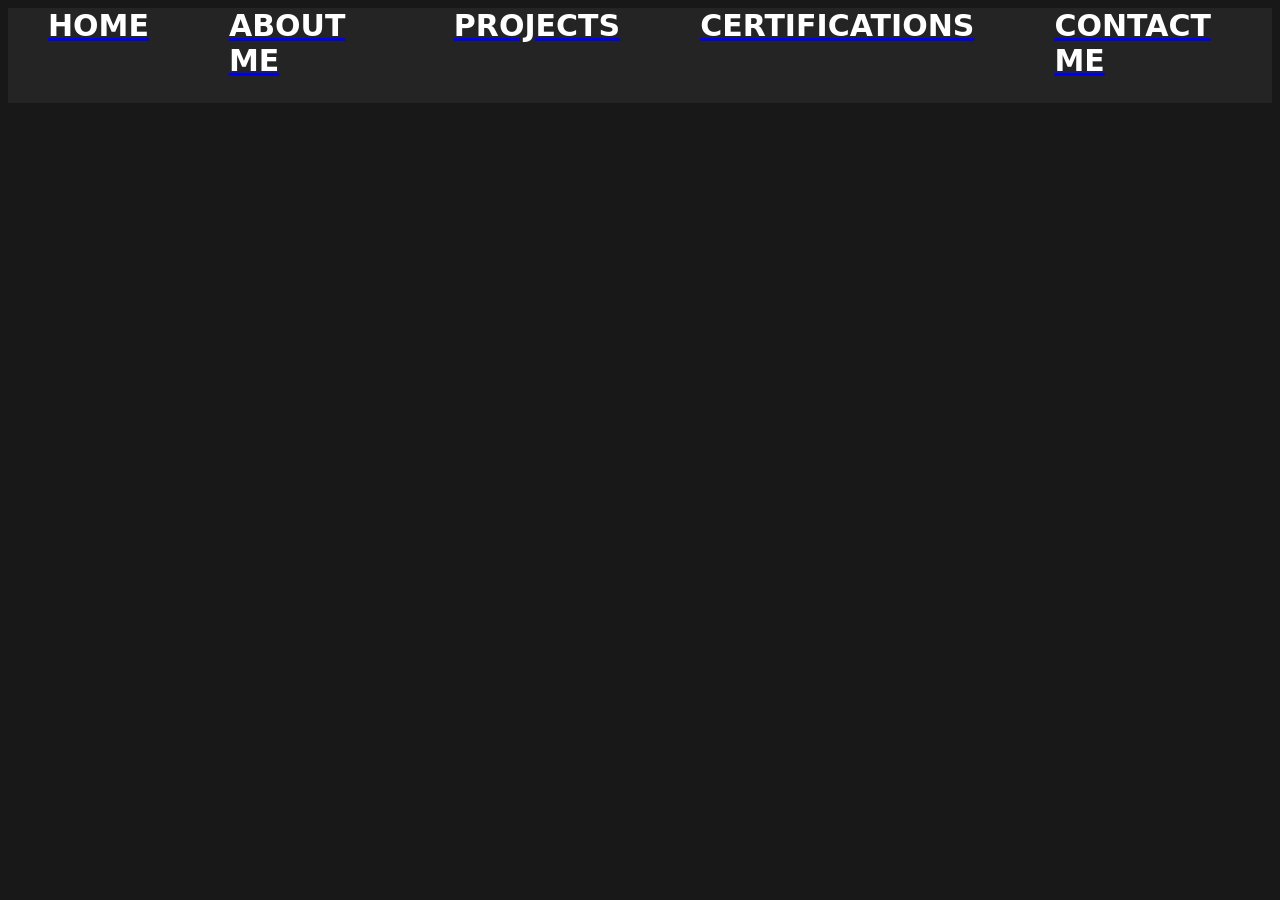
==== about-me.html @ e59e63ab "Add files via upload" ====
<!DOCTYPE html>
<html>
  <head>
    <title>
      Jonathan-Hegarty.com
    </title>


    <Link rel = "stylesheet" href = "Styles/container.css">

  </head>
  <body style="background-color:rgb(24, 24, 24);">
    <div class="container">
      <div><a href = "home.html"><span class="header-link">HOME</span></div>
      <div><a href = "about-me.html"><span class="header-link">ABOUT ME</span></a> </div>
      <div><a href = "projects.html"><span class="header-link">PROJECTS</span></a></div>
      <div><a href = "certifications.html"><span class="header-link">CERTIFICATIONS</span></a></div>
      <div><a href = "contact-me.html"><span class="header-link">CONTACT ME</span></a></div>
    </div>

    
  </body>
</html>
---- Styles/container.css ----
.container {
      display: flex;
      background-color: rgb(36, 36, 36);
      margin: 0;
      padding-bottom: 10px;
      justify-content: space-around;
    }

    .container div {
      background-color: rgb(36, 36, 36);
      color: white;
      margin-bottom: 10px;
      margin-left: 10px;
      margin-right: 10px;
      padding-top: 0px;
      font-size: 30px;
      font-family: system-ui, -apple-system, BlinkMacSystemFont, 'Segoe UI', Roboto, Oxygen, Ubuntu, Cantarell, 'Open Sans', 'Helvetica Neue', sans-serif;
      font-weight: bold;
      padding-bottom: 5px;
      padding-left: 30px;
      padding-right: 30px;
    }

    
    .header-link{
      color: white;
      text-decoration: none;
    }

    .elements{
            width: 100%;
      height: 100%;
  justify-content: center;
  align-items: center;
  text-align: center;
  min-height: 100px;

    }
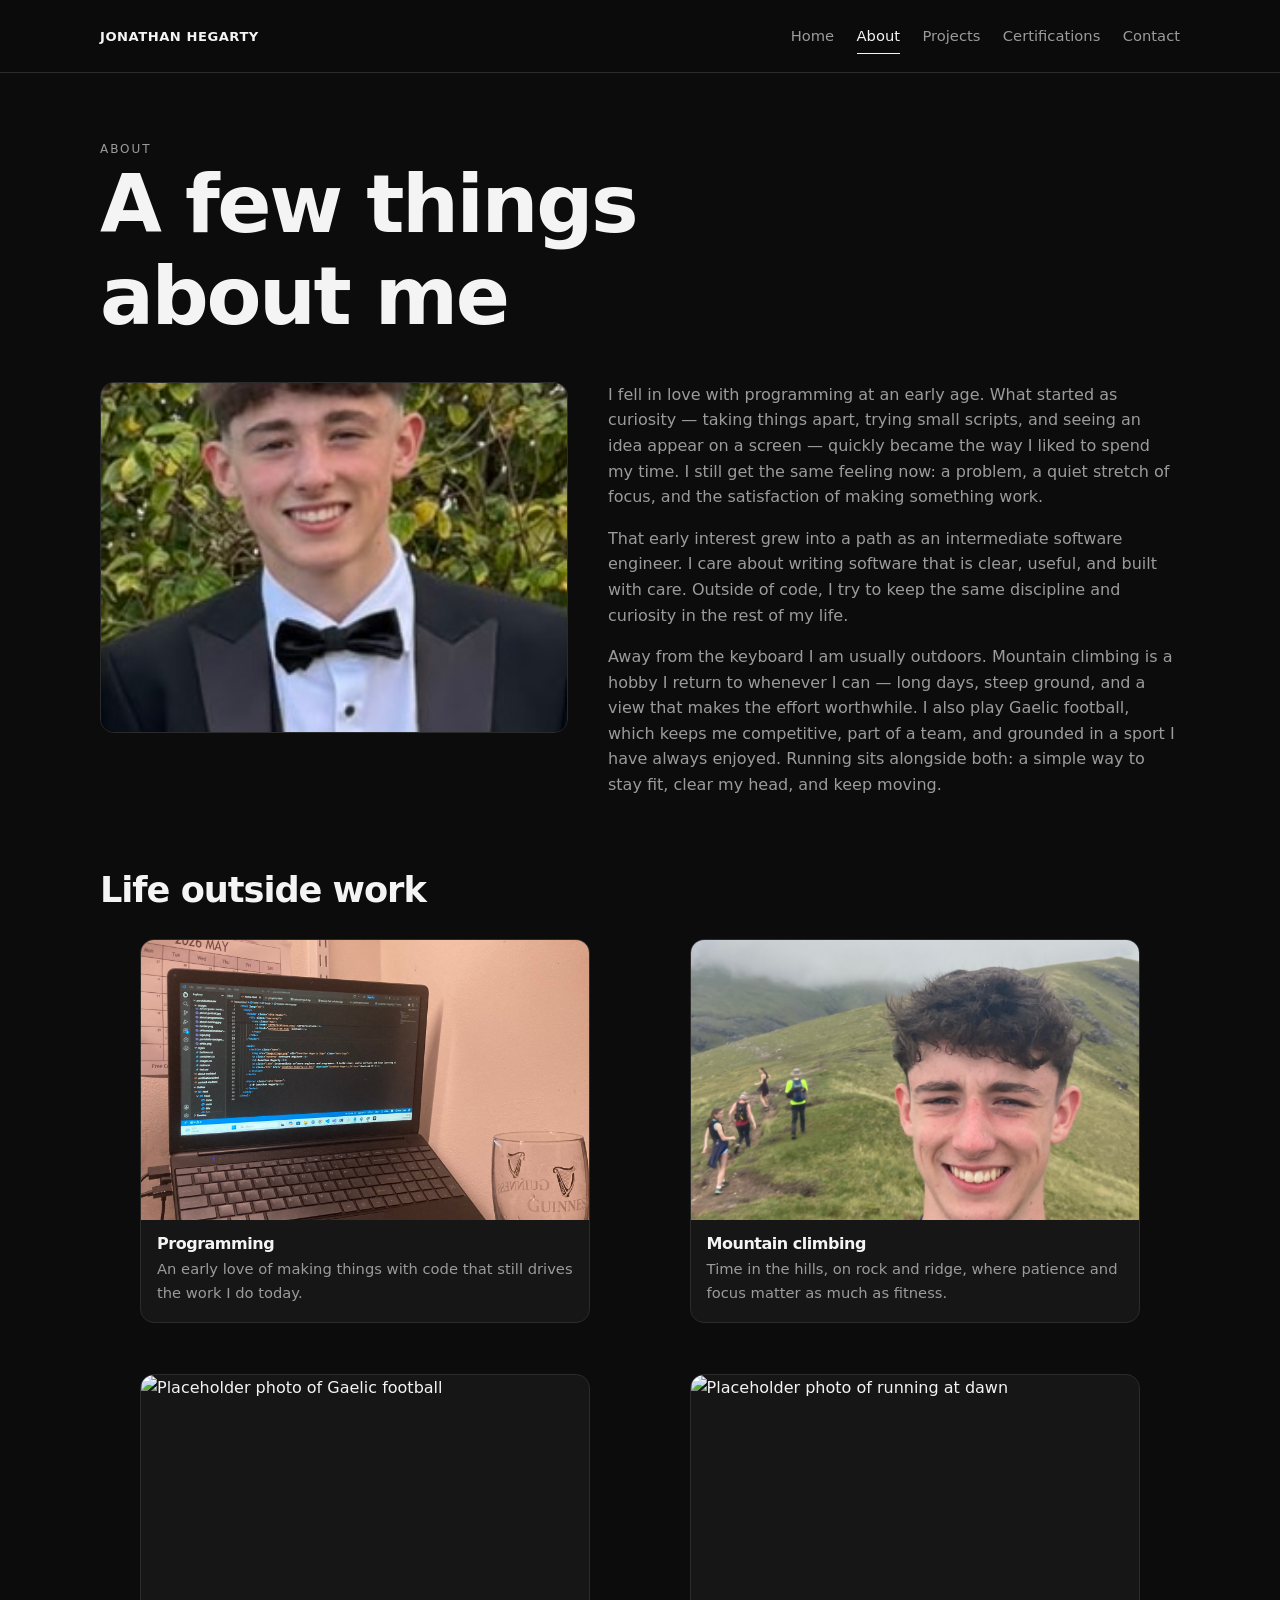
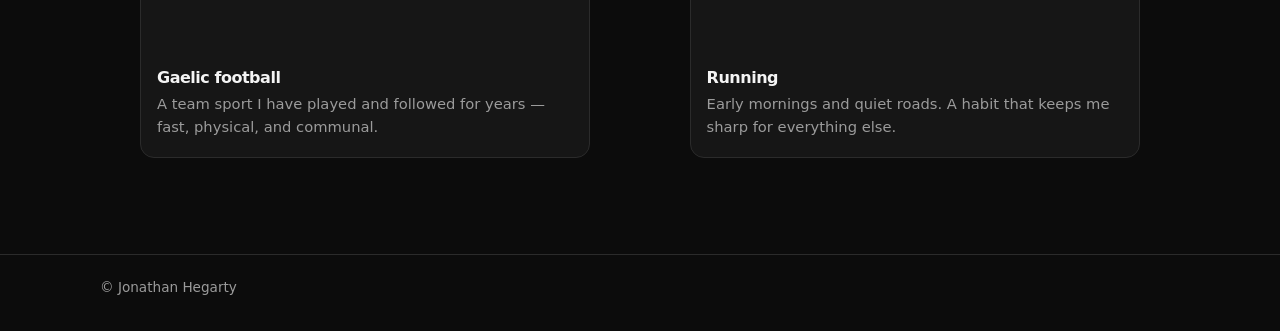
==== commit 68b7c197: "Add files via upload" ====
--- a/about-me.html
+++ b/about-me.html
@@ -1,23 +1,79 @@
 <!DOCTYPE html>
-<html>
+<html lang="en">
   <head>
-    <title>
-      Jonathan-Hegarty.com
-    </title>
+    <meta charset="UTF-8">
+    <meta name="viewport" content="width=device-width, initial-scale=1.0">
+    <title>About me · Jonathan Hegarty</title>
+    <link rel="stylesheet" href="Styles/main.css">
+  </head>
+  <body>
+    <header class="site-header">
+      <div class="nav-wrap">
+        <a class="brand" href="index.html">Jonathan Hegarty</a>
+        <input type="checkbox" id="nav-toggle" class="nav-toggle">
+        <label for="nav-toggle" class="nav-toggle-label" aria-label="Open menu"><span></span></label>
+        <nav class="nav">
+          <a href="index.html">Home</a>
+          <a href="about-me.html" class="is-active">About</a>
+          <a href="projects.html">Projects</a>
+          <a href="certifications.html">Certifications</a>
+          <a href="contact-me.html">Contact</a>
+        </nav>
+      </div>
+    </header>
 
+    <main>
+      <header class="page-header">
+        <p class="eyebrow">About</p>
+        <h1>A few things about me</h1>
+      </header>
 
-    <Link rel = "stylesheet" href = "Styles/container.css">
+      <section class="about-layout">
+        <img src="Images/about-portrait.jpg" alt="Placeholder portrait of a software engineer at a laptop" class="portrait">
+        <div class="about-copy">
+          <p>I fell in love with programming at an early age. What started as curiosity — taking things apart, trying small scripts, and seeing an idea appear on a screen — quickly became the way I liked to spend my time. I still get the same feeling now: a problem, a quiet stretch of focus, and the satisfaction of making something work.</p>
+          <p>That early interest grew into a path as an intermediate software engineer. I care about writing software that is clear, useful, and built with care. Outside of code, I try to keep the same discipline and curiosity in the rest of my life.</p>
+          <p>Away from the keyboard I am usually outdoors. Mountain climbing is a hobby I return to whenever I can — long days, steep ground, and a view that makes the effort worthwhile. I also play Gaelic football, which keeps me competitive, part of a team, and grounded in a sport I have always enjoyed. Running sits alongside both: a simple way to stay fit, clear my head, and keep moving.</p>
+        </div>
+      </section>
 
-  </head>
-  <body style="background-color:rgb(24, 24, 24);">
-    <div class="container">
-      <div><a href = "home.html"><span class="header-link">HOME</span></div>
-      <div><a href = "about-me.html"><span class="header-link">ABOUT ME</span></a> </div>
-      <div><a href = "projects.html"><span class="header-link">PROJECTS</span></a></div>
-      <div><a href = "certifications.html"><span class="header-link">CERTIFICATIONS</span></a></div>
-      <div><a href = "contact-me.html"><span class="header-link">CONTACT ME</span></a></div>
-    </div>
+      <section>
+        <h2>Life outside work</h2>
+        <div class="photo-grid">
+          <figure class="photo-card">
+            <img src="Images/about-programming.jpg" alt="Placeholder photo of a programming desk setup">
+            <figcaption>
+              <h3>Programming</h3>
+              <p>An early love of making things with code that still drives the work I do today.</p>
+            </figcaption>
+          </figure>
+          <figure class="photo-card">
+            <img src="Images/about-climbing.jpg" alt="Placeholder photo of mountain climbing">
+            <figcaption>
+              <h3>Mountain climbing</h3>
+              <p>Time in the hills, on rock and ridge, where patience and focus matter as much as fitness.</p>
+            </figcaption>
+          </figure>
+          <figure class="photo-card">
+            <img src="Images/about-gaelic-football.jpg" alt="Placeholder photo of Gaelic football">
+            <figcaption>
+              <h3>Gaelic football</h3>
+              <p>A team sport I have played and followed for years — fast, physical, and communal.</p>
+            </figcaption>
+          </figure>
+          <figure class="photo-card">
+            <img src="Images/about-running.jpg" alt="Placeholder photo of running at dawn">
+            <figcaption>
+              <h3>Running</h3>
+              <p>Early mornings and quiet roads. A habit that keeps me sharp for everything else.</p>
+            </figcaption>
+          </figure>
+        </div>
+      </section>
+    </main>
 
-    
+    <footer class="site-footer">
+      <p>© Jonathan Hegarty</p>
+    </footer>
   </body>
-</html>+</html>
--- a/Styles/main.css
+++ b/Styles/main.css
@@ -0,0 +1,413 @@
+:root {
+  --bg: #0c0c0c;
+  --surface: #161616;
+  --surface-2: #1d1d1d;
+  --border: #2b2b2b;
+  --text: #f4f4f4;
+  --muted: #9b9b9b;
+  --accent: #f2f2f2;
+  --max: 1080px;
+  --radius: 14px;
+}
+
+* {
+  box-sizing: border-box;
+}
+
+html {
+  scroll-behavior: smooth;
+}
+
+body {
+  margin: 0;
+  min-height: 100vh;
+  background: var(--bg);
+  color: var(--text);
+  font-family: Inter, system-ui, -apple-system, "Segoe UI", Roboto, sans-serif;
+  line-height: 1.6;
+}
+
+img {
+  max-width: 100%;
+  display: block;
+}
+
+a {
+  color: inherit;
+}
+
+.site-header {
+  position: sticky;
+  top: 0;
+  z-index: 20;
+  background: rgba(12, 12, 12, 0.9);
+  backdrop-filter: blur(12px);
+  border-bottom: 1px solid var(--border);
+}
+
+.nav-wrap {
+  width: min(var(--max), calc(100% - 2rem));
+  margin: 0 auto;
+  min-height: 72px;
+  display: flex;
+  align-items: center;
+  justify-content: space-between;
+  gap: 1rem;
+}
+
+.brand {
+  text-decoration: none;
+  font-weight: 650;
+  letter-spacing: 0.04em;
+  text-transform: uppercase;
+  font-size: 0.82rem;
+}
+
+.nav-toggle {
+  position: absolute;
+  opacity: 0;
+  pointer-events: none;
+}
+
+.nav-toggle-label {
+  display: none;
+  width: 42px;
+  height: 42px;
+  border: 1px solid var(--border);
+  border-radius: 10px;
+  align-items: center;
+  justify-content: center;
+  cursor: pointer;
+}
+
+.nav-toggle-label span,
+.nav-toggle-label span::before,
+.nav-toggle-label span::after {
+  display: block;
+  width: 18px;
+  height: 1.5px;
+  background: var(--text);
+  position: relative;
+}
+
+.nav-toggle-label span::before,
+.nav-toggle-label span::after {
+  content: "";
+  position: absolute;
+  left: 0;
+}
+
+.nav-toggle-label span::before {
+  top: -6px;
+}
+
+.nav-toggle-label span::after {
+  top: 6px;
+}
+
+.nav {
+  display: flex;
+  gap: 0.25rem 1.4rem;
+}
+
+.nav a {
+  text-decoration: none;
+  color: var(--muted);
+  font-size: 0.92rem;
+  padding: 0.35rem 0;
+  border-bottom: 1px solid transparent;
+}
+
+.nav a:hover,
+.nav a.is-active {
+  color: var(--text);
+  border-bottom-color: var(--text);
+}
+
+main {
+  width: min(var(--max), calc(100% - 2rem));
+  margin: 0 auto;
+  padding: 3.5rem 0 5rem;
+}
+
+.hero {
+  min-height: calc(100vh - 72px);
+  display: flex;
+  flex-direction: column;
+  justify-content: center;
+  align-items: flex-start;
+  gap: 1rem;
+  padding: 2rem 0 4rem;
+}
+
+.hero-logo {
+  width: min(140px, 36vw);
+  height: auto;
+  margin-bottom: 0.5rem;
+  opacity: 0.95;
+}
+
+.eyebrow {
+  color: var(--muted);
+  letter-spacing: 0.16em;
+  text-transform: uppercase;
+  font-size: 0.75rem;
+  margin: 0;
+}
+
+h1,
+h2,
+h3 {
+  font-weight: 600;
+  letter-spacing: -0.03em;
+  line-height: 1.15;
+  margin: 0;
+}
+
+h1 {
+  font-size: clamp(2.4rem, 7vw, 5rem);
+}
+
+h2 {
+  font-size: clamp(1.6rem, 4vw, 2.2rem);
+  margin-bottom: 0.8rem;
+}
+
+.lede {
+  max-width: 38rem;
+  color: var(--muted);
+  font-size: clamp(1rem, 2.2vw, 1.2rem);
+  margin: 0.4rem 0 1.2rem;
+}
+
+.btn {
+  display: inline-flex;
+  align-items: center;
+  justify-content: center;
+  gap: 0.5rem;
+  text-decoration: none;
+  background: var(--accent);
+  color: #111;
+  border: 0;
+  border-radius: 999px;
+  padding: 0.85rem 1.4rem;
+  font-size: 0.95rem;
+  font-weight: 600;
+  cursor: pointer;
+  transition: opacity 0.15s ease, transform 0.15s ease;
+}
+
+.btn:hover {
+  opacity: 0.86;
+}
+
+.btn:active {
+  transform: translateY(1px);
+}
+
+.page-header {
+  margin-bottom: 2.4rem;
+  max-width: 40rem;
+}
+
+.page-header p {
+  color: var(--muted);
+  margin: 0.7rem 0 0;
+}
+
+.about-layout {
+  display: grid;
+  grid-template-columns: 0.9fr 1.1fr;
+  gap: 2.5rem;
+  align-items: start;
+  margin-bottom: 3.5rem;
+}
+
+.portrait {
+  width: 100%;
+  aspect-ratio: 4 / 3;
+  object-fit: cover;
+  border-radius: var(--radius);
+  border: 1px solid var(--border);
+}
+
+.about-copy p {
+  color: var(--muted);
+  margin: 0 0 1rem;
+}
+
+.photo-grid {
+  display: grid;
+  grid-template-columns: repeat(2, minmax(0, 1fr));
+  gap: 1.2rem;
+}
+
+.photo-card {
+  background: var(--surface);
+  border: 1px solid var(--border);
+  border-radius: var(--radius);
+  overflow: hidden;
+}
+
+.photo-card img {
+  width: 100%;
+  aspect-ratio: 16 / 10;
+  object-fit: cover;
+}
+
+.photo-card figcaption {
+  padding: 0.9rem 1rem 1.1rem;
+}
+
+.photo-card h3 {
+  font-size: 1rem;
+  margin-bottom: 0.25rem;
+}
+
+.photo-card p {
+  margin: 0;
+  color: var(--muted);
+  font-size: 0.92rem;
+}
+
+.card-grid {
+  display: grid;
+  grid-template-columns: repeat(auto-fit, minmax(240px, 1fr));
+  gap: 1.1rem;
+}
+
+.card {
+  background: var(--surface);
+  border: 1px solid var(--border);
+  border-radius: var(--radius);
+  padding: 1.3rem 1.25rem 1.4rem;
+  display: flex;
+  flex-direction: column;
+  gap: 0.6rem;
+}
+
+.card p {
+  color: var(--muted);
+  margin: 0;
+  flex: 1;
+}
+
+.card a {
+  color: var(--text);
+  font-size: 0.92rem;
+}
+
+.cert-card {
+  background: var(--surface);
+  border: 1px solid var(--border);
+  border-radius: var(--radius);
+  overflow: hidden;
+  max-width: 720px;
+}
+
+.cert-card img {
+  width: 100%;
+  height: auto;
+}
+
+.cert-card .card-body {
+  padding: 1.1rem 1.2rem 1.3rem;
+}
+
+.cert-card p {
+  margin: 0.35rem 0 0;
+  color: var(--muted);
+}
+
+.contact-list {
+  display: grid;
+  gap: 1rem;
+  max-width: 560px;
+}
+
+.contact-item {
+  background: var(--surface);
+  border: 1px solid var(--border);
+  border-radius: var(--radius);
+  padding: 1.15rem 1.2rem;
+}
+
+.contact-item span {
+  display: block;
+  color: var(--muted);
+  font-size: 0.8rem;
+  letter-spacing: 0.08em;
+  text-transform: uppercase;
+  margin-bottom: 0.35rem;
+}
+
+.contact-item a {
+  color: var(--text);
+  text-decoration: none;
+  word-break: break-word;
+}
+
+.contact-item a:hover {
+  text-decoration: underline;
+}
+
+.site-footer {
+  border-top: 1px solid var(--border);
+  color: var(--muted);
+  font-size: 0.85rem;
+}
+
+.site-footer p {
+  width: min(var(--max), calc(100% - 2rem));
+  margin: 0 auto;
+  padding: 1.4rem 0 2rem;
+}
+
+@media (max-width: 800px) {
+  .nav-toggle-label {
+    display: flex;
+  }
+
+  .nav {
+    display: none;
+    position: absolute;
+    top: 72px;
+    left: 0;
+    right: 0;
+    background: #111;
+    border-bottom: 1px solid var(--border);
+    flex-direction: column;
+    padding: 0.6rem 1rem 1rem;
+    gap: 0;
+  }
+
+  .nav a {
+    padding: 0.8rem 0.2rem;
+    border-bottom: 1px solid var(--border);
+  }
+
+  .nav-toggle:checked ~ .nav {
+    display: flex;
+  }
+
+  .about-layout,
+  .photo-grid {
+    grid-template-columns: 1fr;
+  }
+
+  .hero {
+    min-height: auto;
+    padding-top: 2.5rem;
+  }
+}
+
+@media (max-width: 480px) {
+  main {
+    padding-top: 2.2rem;
+  }
+
+  .card,
+  .contact-item {
+    padding: 1.05rem;
+  }
+}
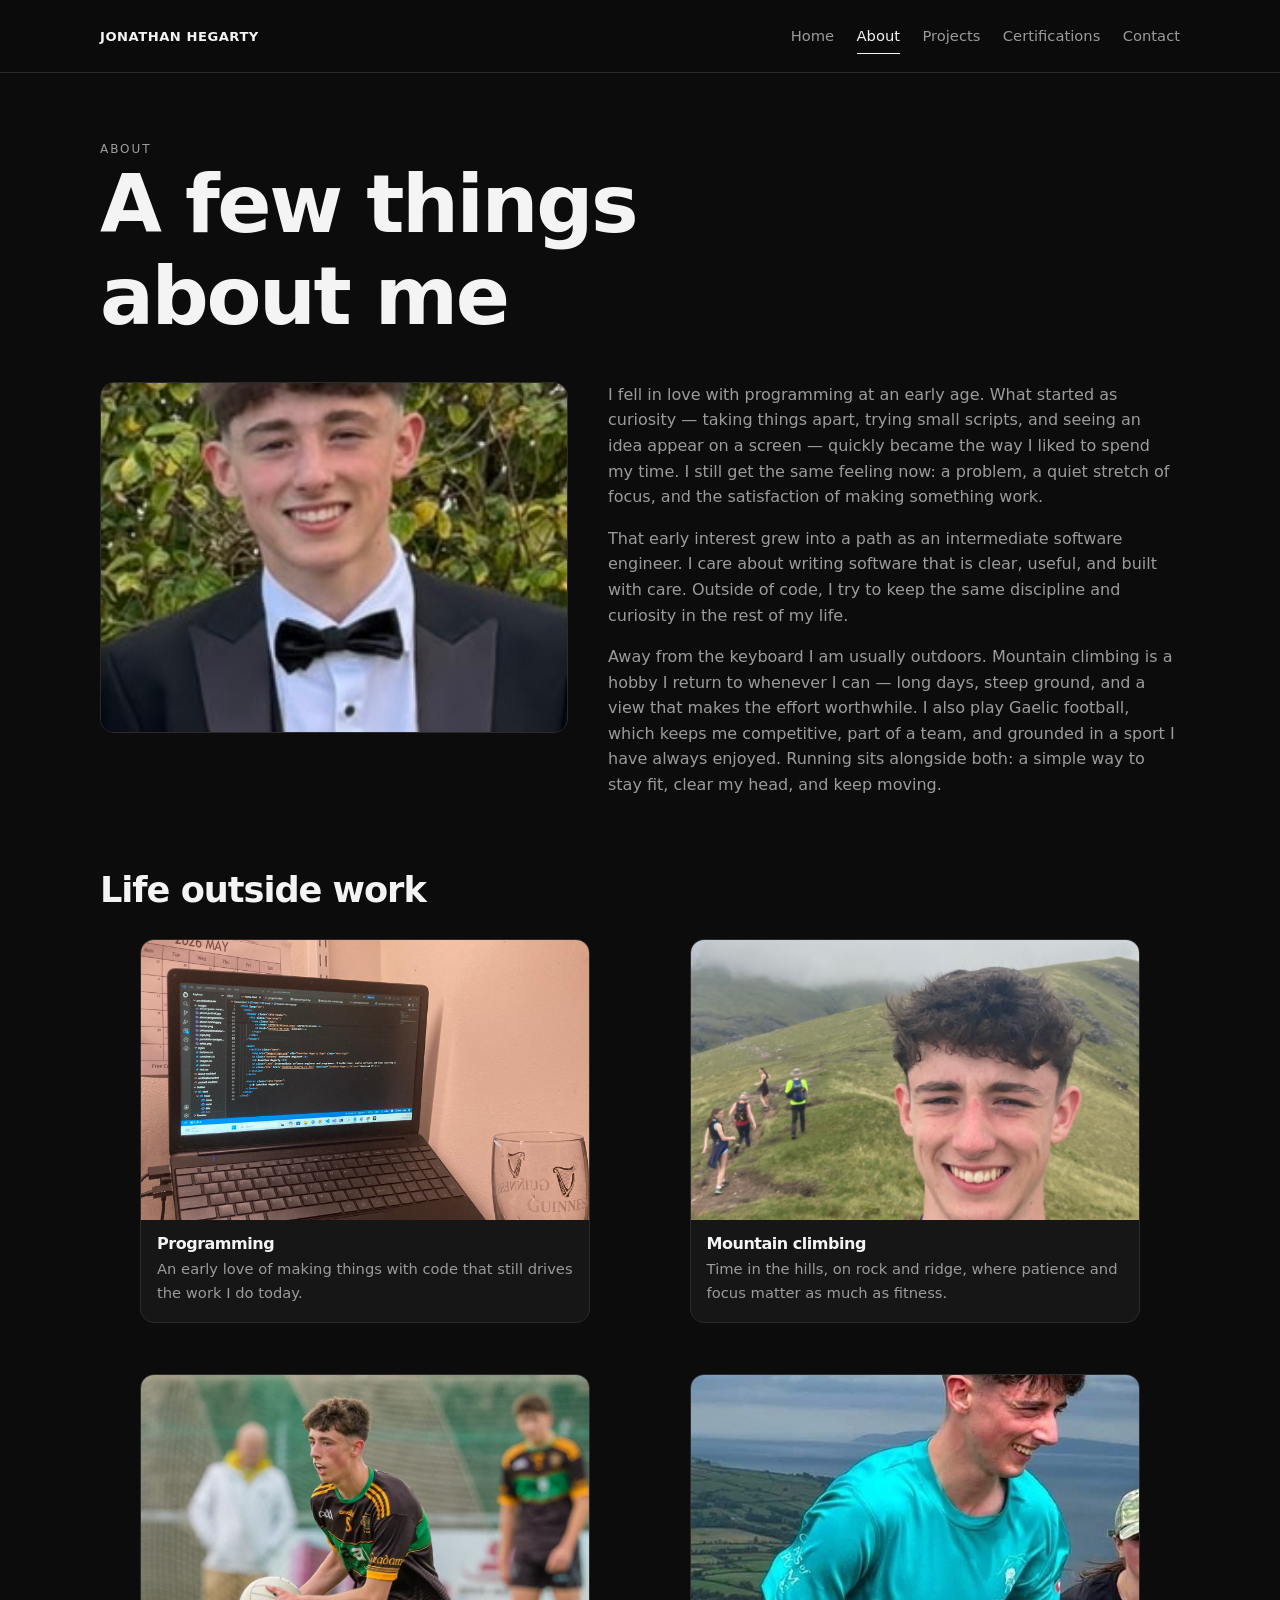
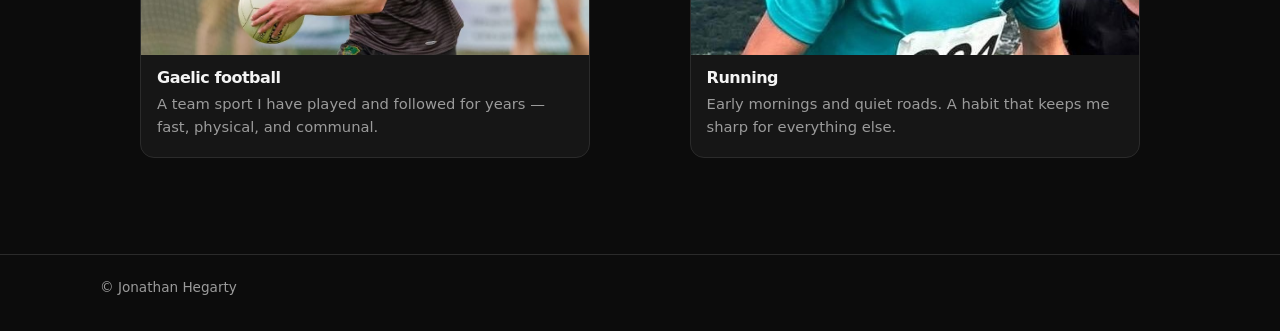
==== commit e088d1a3: "Update about-me.html" ====
--- a/about-me.html
+++ b/about-me.html
@@ -55,14 +55,14 @@
             </figcaption>
           </figure>
           <figure class="photo-card">
-            <img src="Images/about-gaelic-football.jpg" alt="Placeholder photo of Gaelic football">
+            <img src="Images/about-gaelic-football.JPG" alt="Placeholder photo of Gaelic football">
             <figcaption>
               <h3>Gaelic football</h3>
               <p>A team sport I have played and followed for years — fast, physical, and communal.</p>
             </figcaption>
           </figure>
           <figure class="photo-card">
-            <img src="Images/about-running.jpg" alt="Placeholder photo of running at dawn">
+            <img src="Images/about-running.JPG" alt="Placeholder photo of running at dawn">
             <figcaption>
               <h3>Running</h3>
               <p>Early mornings and quiet roads. A habit that keeps me sharp for everything else.</p>
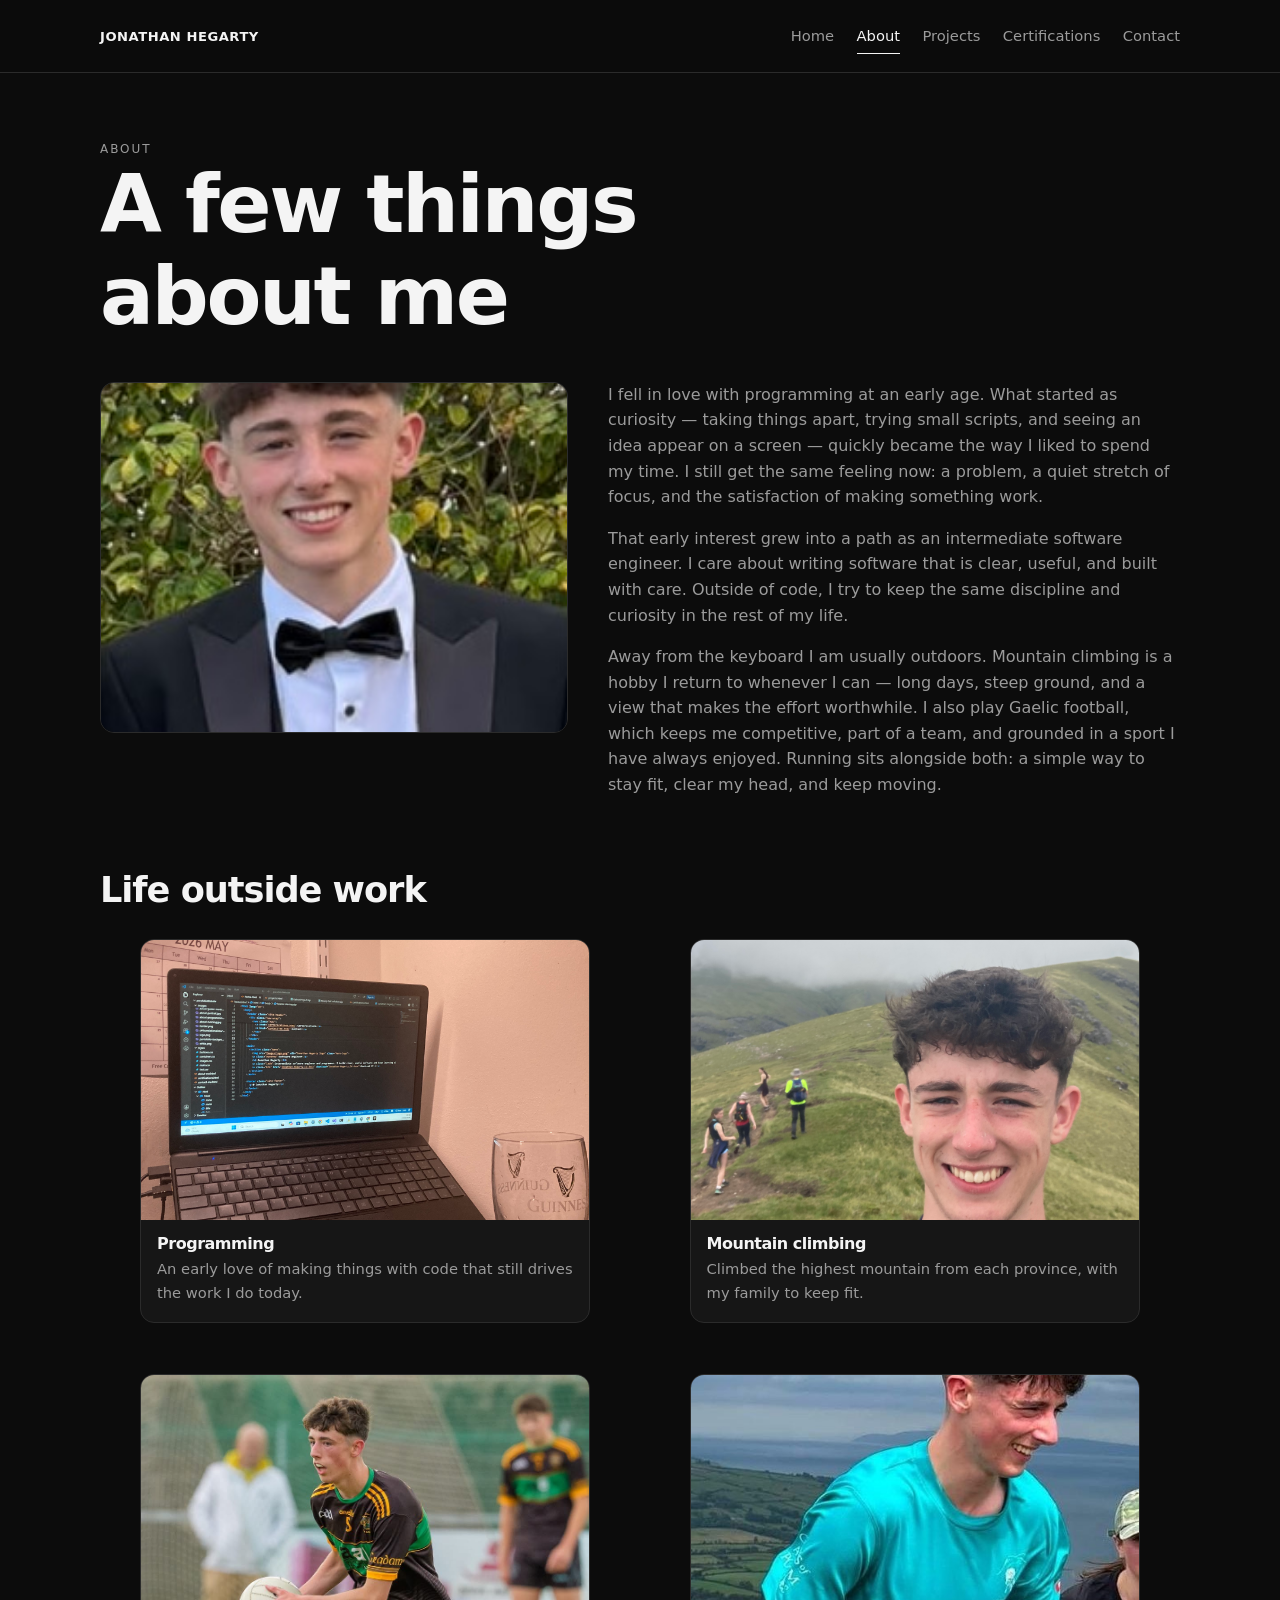
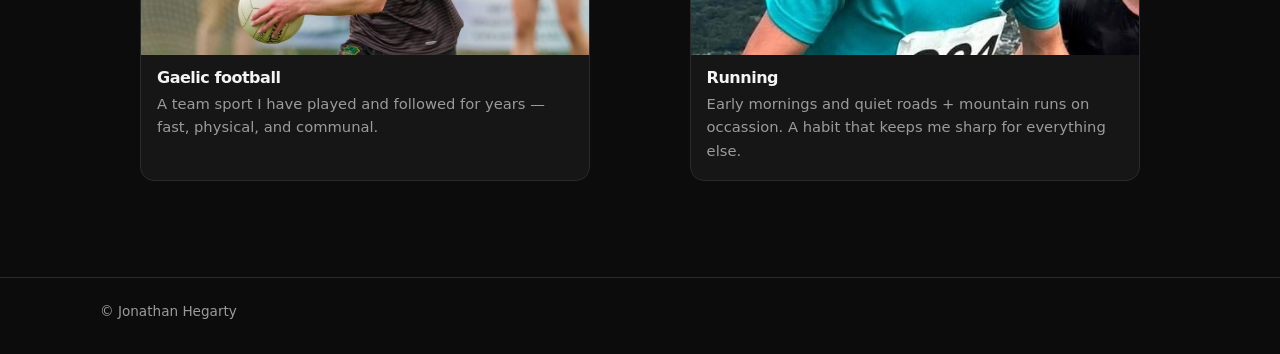
==== commit 5701e194: "Revise alt texts and content in about-me.html Updated image alt texts and descriptions for clarity." ====
--- a/about-me.html
+++ b/about-me.html
@@ -41,31 +41,31 @@
         <h2>Life outside work</h2>
         <div class="photo-grid">
           <figure class="photo-card">
-            <img src="Images/about-programming.jpg" alt="Placeholder photo of a programming desk setup">
+            <img src="Images/about-programming.jpg" alt="my setup">
             <figcaption>
               <h3>Programming</h3>
               <p>An early love of making things with code that still drives the work I do today.</p>
             </figcaption>
           </figure>
           <figure class="photo-card">
-            <img src="Images/about-climbing.jpg" alt="Placeholder photo of mountain climbing">
+            <img src="Images/about-climbing.jpg" alt="Photo of me climbing a mountain">
             <figcaption>
               <h3>Mountain climbing</h3>
-              <p>Time in the hills, on rock and ridge, where patience and focus matter as much as fitness.</p>
+              <p>Climbed the highest mountain from each province, with my family to keep fit.</p>
             </figcaption>
           </figure>
           <figure class="photo-card">
-            <img src="Images/about-gaelic-football.JPG" alt="Placeholder photo of Gaelic football">
+            <img src="Images/about-gaelic-football.JPG" alt="Photo of me playing gaelic">
             <figcaption>
               <h3>Gaelic football</h3>
               <p>A team sport I have played and followed for years — fast, physical, and communal.</p>
             </figcaption>
           </figure>
           <figure class="photo-card">
-            <img src="Images/about-running.JPG" alt="Placeholder photo of running at dawn">
+            <img src="Images/about-running.JPG" alt="Photo of lurig run 2026">
             <figcaption>
               <h3>Running</h3>
-              <p>Early mornings and quiet roads. A habit that keeps me sharp for everything else.</p>
+              <p>Early mornings and quiet roads + mountain runs on occassion. A habit that keeps me sharp for everything else.</p>
             </figcaption>
           </figure>
         </div>
